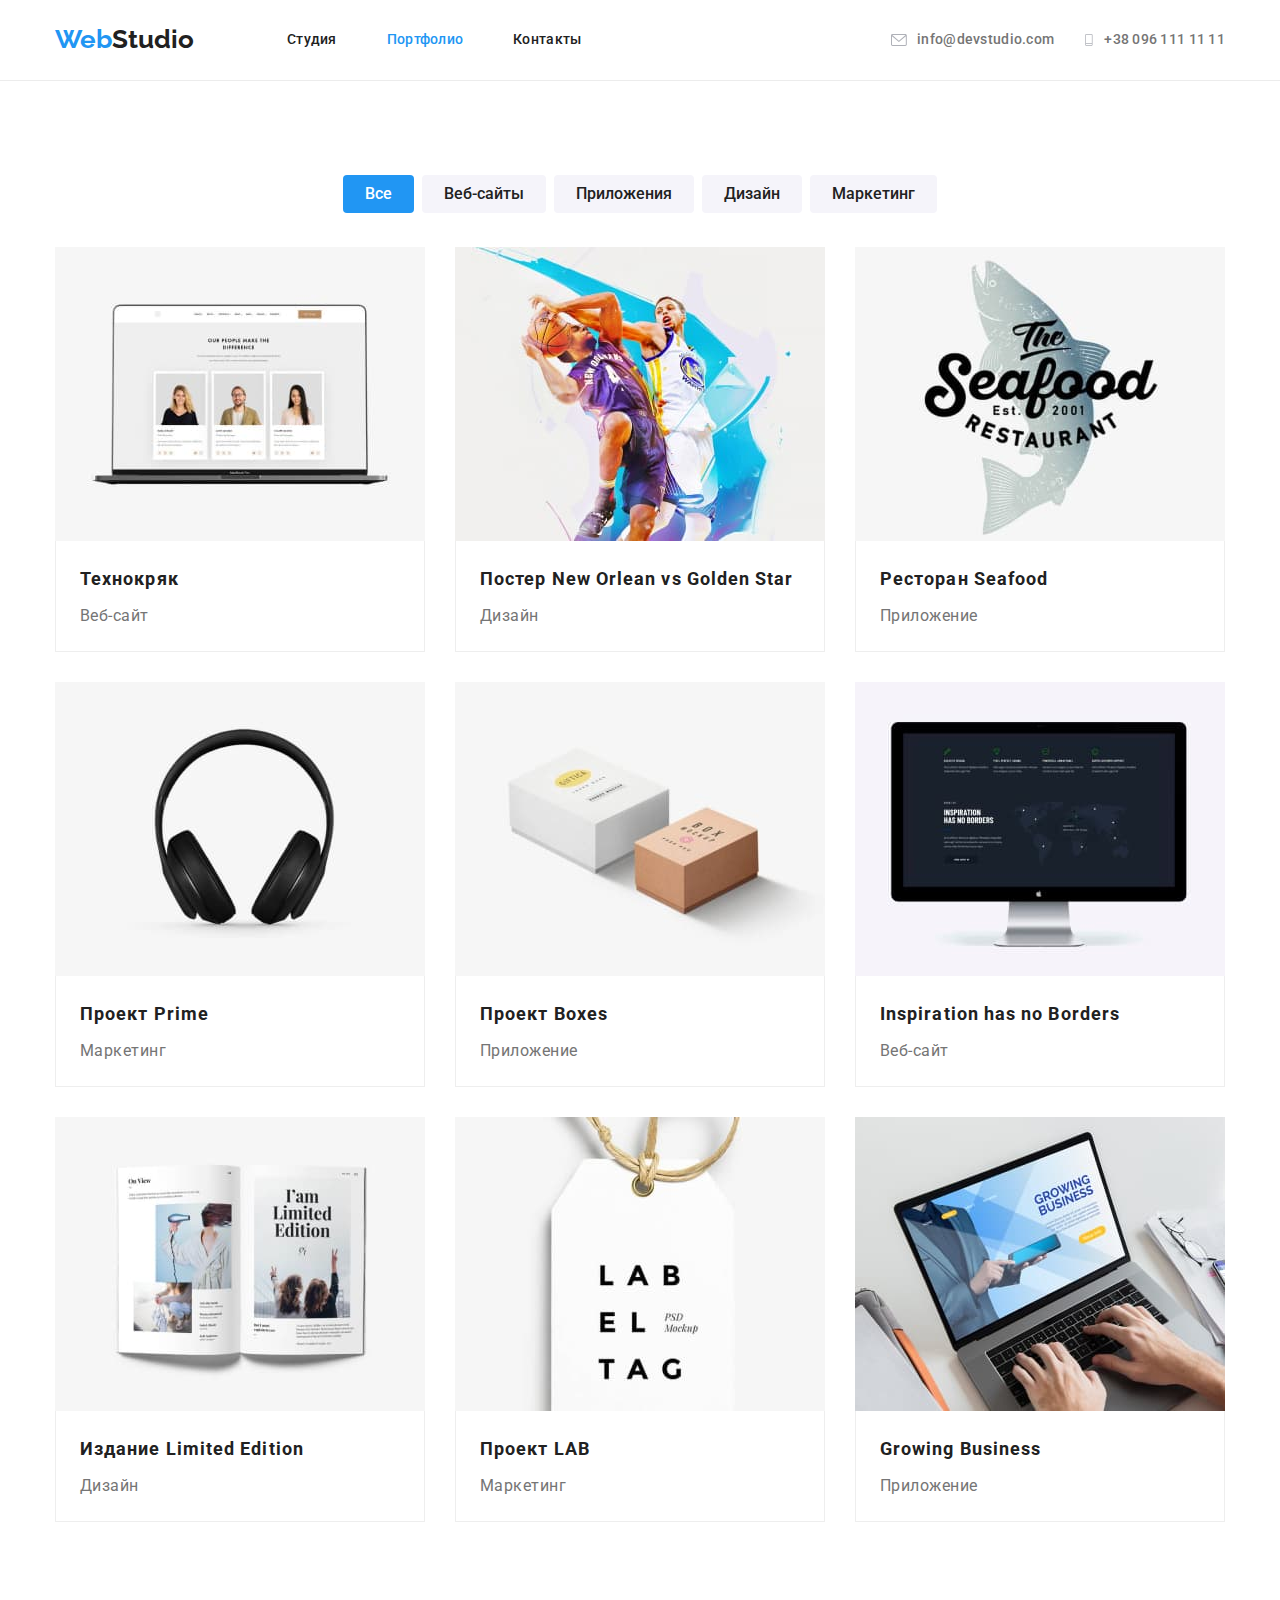
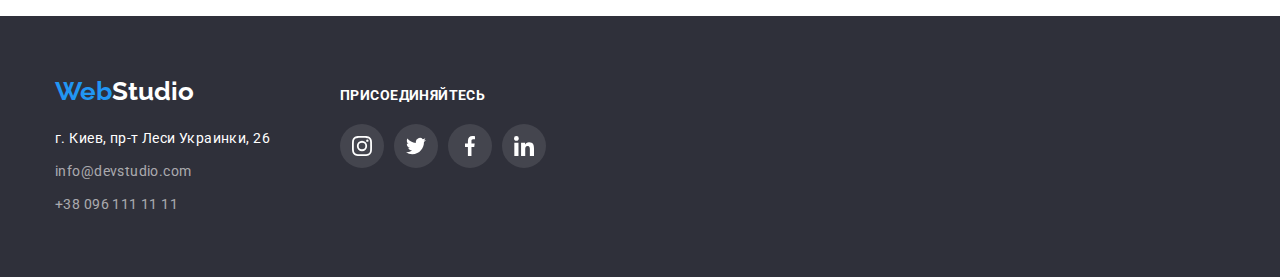
==== portfolio.html @ f31572b1 "Initial commit" ====
<!DOCTYPE html>
<html lang="ru">

<head>
    <meta charset="UTF-8">
    <meta http-equiv="X-UA-Compatible" content="IE=edge">
    <meta name="viewport" content="width=device-width, initial-scale=1.0">
    
    <title>Портфолио</title>

    <link rel="preconnect" href="https://fonts.googleapis.com">
    <link rel="preconnect" href="https://fonts.gstatic.com" crossorigin>
    <link href="https://fonts.googleapis.com/css2?family=Raleway:wght@700&family=Roboto:wght@400;500;700;900&display=swap"
    rel="stylesheet">

    <link rel="stylesheet" href="https://cdnjs.cloudflare.com/ajax/libs/modern-normalize/1.0.0/modern-normalize.min.css" />

    <link rel="stylesheet" href="./styles/styles.css">
</head>

<body>
<header class="page-header">
    <div class="container">
        <a class="page-header link" href="./index.html">
            <p class="logo"><span class="accent">Web</span>Studio</p>
        </a>

        <!-- Menu Navigation -->
        <nav>
            <ul class="site-nav list">
                <li class="item">
                    <a href="./index.html" class="link">Студия</a>
                </li>
                <li class="item">
                    <a href="./portfolio.html" class="link current">Портфолио</a>
                </li>
                <li class="item">
                    <a href="" class="link">Контакты</a>
                </li>
            </ul>
        </nav>

        <!-- Menu Header Contacts -->
        <ul class="contacts list">
            <li class="item">
                <a class="link" href="mailto:info@devstudio.com">
                    <svg class="icon" width="16" height="12">
                        <use href="./images/sprite.svg#envelope"></use>
                    </svg>info@devstudio.com
                </a>
            </li>

            <li class="item">
                <a class="link" href="tel:+380961111111">
                    <svg class="icon" width="10" height="16">
                        <use href="./images/sprite.svg#smartphone"></use>
                    </svg>+38 096 111 11 11
                </a>
            </li>
        </ul> 
    </div>



</header>

    <main>
        <!-- Section Portfolio -->
        <section class="section portfolio">              
            <div class="container">
                <!-- Hidden title -->
                <h1 hidden>Портфолио</h1>
                <!-- Filter list -->
                <ul class="filters list">
                    <li class="item">
                        <button class="button filter-primary" type="button">
                            <span class="filter">Все</span>
                        </button>
                    </li>
                    <li class="item">
                        <button class="button" type="button">
                            <span class="filter">Веб-сайты</span>
                        </button>
                    </li>
                    <li class="item">
                        <button class="button" type="button">
                            <span class="filter">Приложения</span>
                        </button>
                    </li>
                    <li class="item">
                        <button class="button" type="button">
                            <span class="filter">Дизайн</span>
                        </button>
                    </li>
                    <li class="item">
                        <button class="button" type="button">
                            <span class="filter">Маркетинг</span>
                        </button>
                    </li>
                
                </ul>
                   
            <!-- Project list -->
                <ul class="projects list">
                    <li class="card">
                        <div class="card-thumb"> 
                            <img width="370" 
                            src="./images/projects/img-technocrack.jpg" 
                            alt="Сайт Технокряк">
                        </div>
                        <div class="content">
                            <h2 class="projects-name">Технокряк</h2>
                            <p class="filter-name">Веб-сайт</p>
                        </div>
                    </li>

                    <li class="card">
                        <div class="card-thumb"> 
                            <img width="370" 
                            src="./images/projects/img-bascketball.jpg" 
                            alt="Постер New Orlean">
                        </div>
                        <div class="content">
                            <h2 class="projects-name">Постер New Orlean vs Golden Star</h2>
                            <p class="filter-name">Дизайн</p>
                        </div>
                    </li>

                    <li class="card">
                        <div class="card-thumb"> 
                            <img width="370" 
                            src="./images/projects/img-restaurant.jpg" 
                            alt="Лого Seafood">
                        </div>
                        <div class="content">
                            <h2 class="projects-name">Ресторан Seafood</h2>
                            <p class="filter-name">Приложение</p>
                        </div>
                    </li>

                    <li class="card">
                        <div class="card-thumb"> 
                            <img width="370" 
                            src="./images/projects/img-headphones.jpg" 
                            alt="Наушники">
                        </div>
                        <div class="content">
                            <h2 class="projects-name">Проект Prime</h2>
                            <p class="filter-name">Маркетинг</p>
                        </div>
                    </li>

                    <li class="card">
                        <div class="card-thumb"> 
                            <img width="370" 
                            src="./images/projects/img-box.jpg" 
                            alt="Лого Boxes">
                        </div>
                        <div class="content">
                            <h2 class="projects-name">Проект Boxes</h2>
                            <p class="filter-name">Приложение</p>
                        </div>
                    </li>

                    <li class="card">
                        <div class="card-thumb"> 
                            <img width="370" 
                            src="./images/projects/img-screen.jpg" 
                            alt="Экран сайта">
                        </div>
                        <div class="content">
                            <h2 class="projects-name">Inspiration has no Borders</h2>
                            <p class="filter-name">Веб-сайт</p>
                        </div>
                    </li>

                    <li class="card">
                        <div class="card-thumb"> 
                            <img width="370" 
                            src="./images/projects/img-book.jpg" 
                            alt="Книга Limited Edition">
                        </div>
                        <div class="content">
                            <h2 class="projects-name">Издание Limited Edition</h2>
                            <p class="filter-name">Дизайн</p>
                        </div>
                    </li>

                    <li class="card">
                        <div class="card-thumb"> 
                            <img width="370" 
                            src="./images/projects/img-tag.jpg" 
                            alt="Бирка">
                        </div>
                        <div class="content">
                            <h2 class="projects-name">Проект LAB</h2>
                            <p class="filter-name">Маркетинг</p>
                        </div>
                    </li>

                    <li class="card">
                        <div class="card-thumb"> 
                            <img width="370" 
                            src="./images/projects/img-notebook.jpg" 
                            alt="Ноутбук">
                        </div>
                        <div class="content">
                            <h2 class="projects-name">Growing Business</h2>
                            <p class="filter-name">Приложение</p>
                        </div>
                    </li>
                </ul>
            </div>
        </section>
    </main>
<footer class="footer">
    <div class="container">
        <div>
            <a class="footer link" href="./index.html">
                <p class="logo footer"><span class="accent">Web</span>Studio</p>
            </a>
            <address class="address">
                <a class="address-link" href="">г. Киев, пр-т Леси Украинки, 26</a>
                <ul class="address list">
                    <li class="item">
                        <a class="link" href="mailto:info@devstudio.com">info@devstudio.com</a>
                    </li>
                    <li class="item">
                        <a class="link" href="tel:+380961111111">+38 096 111 11 11</a>
                    </li>
                </ul>
            </address>
        </div>

        <!-- Section social link -->
        <div class="studio-links">
            <h3 class="title">Присоединяйтесь</h3>
            <ul class="social list">
                <li class="item">
                    <a class="link" href="https://instagram.com" target="_blank" rel="noreferrer noopener">
                        <svg class="icon" width="20" height="20">
                            <use href="./images/sprite.svg#instagram"></use>
                        </svg>
                    </a>
                </li>

                <li class="item">
                    <a class="link" href="https://twitter.com" target="_blank" rel="noreferrer noopener">
                        <svg class="icon" width="20" height="20">
                            <use href="./images/sprite.svg#twitter"></use>
                        </svg>
                    </a>
                </li>

                <li class="item">
                    <a class="link" href="https://facebook.com" target="_blank" rel="noreferrer noopener">
                        <svg class="icon" width="20" height="20">
                            <use href="./images/sprite.svg#facebook"></use>
                        </svg>
                    </a>
                </li>

                <li class="item">
                    <a class="link" href="https://linkedin.com" target="_blank" rel="noreferrer noopener">
                        <svg class="icon" width="20" height="20">
                            <use href="./images/sprite.svg#linkedin"></use>
                        </svg>
                    </a>
                </li>
            </ul>
        </div>
    </div>
</footer>
</body>
</html>
---- styles/styles.css ----
:root{
    /* Basic text style*/
    --pr-text-color: #212121;
    /* Secondary text style */
    --sec-text-color: #757575;
    /* Inverse text style*/
    --inv-text-color: #ffffff;
    /* Accent color*/
    --accent-color: #2196F3;
    /* Basic background color */
    --pr-bg-color: #ffffff;
    /* Secondary background color */
    --sec-bg-color: #2F303A;
    /* Basic button background color */
    --btn-bg-color: #F5F4FA;
    /* Basic icon fill */
    --pr-icon-fill: #AFB1B8;

    --gap-card-set: 30px;
    }

body {
    color: var(--pr-text-color);
    font-family: 'Roboto', sans-serif;
    font-size: 14px;
    line-height: 1.71;
}


/* Basic style */
.container {
    width: 1200px;
    padding: 0 15px;
    margin: 0 auto;
}

.list {
    padding: 0;
    margin: 0;
    list-style: none;
}


/* Basic style titles */
h1,
h2,
h3,
p {
    margin-top: 0;
    margin-bottom: 0;
}

img {
    display: block;
    max-width: 100%;
    height: auto;
}

/* Page-header style */
.page-header {
    border-bottom: 1px solid#ECECEC;
}

.page-header .container {
    display: flex;
    align-items: center;
}

.page-header.link {
    display: block;
    padding-top: 24px;
    padding-bottom: 25px;
    margin-right: 93px;
    border: none;

    text-decoration-line: none;
}


/* Logo style */
.logo {
    
    color: var(--pr-text-color);
    font-family: 'Raleway', sans-serif;
    font-weight: 700;
    font-size: 26px;
    line-height: 1.19;
    text-decoration-line: none;
}

.accent {
    color: var(--accent-color);
}

/* Site-nav */
.site-nav {
    display: flex;
}

.site-nav .item + .item {
    margin-left: 50px;
}

.site-nav .link {
    display: block;
    padding-top: 32px;
    padding-bottom: 32px;

    color: var(--pr-text-color);
    font-weight: 500;
    font-size: 14px;
    line-height: 1.14;
    letter-spacing: 0.02em;
    text-decoration-line: none;
}

.site-nav .link.current,
.site-nav .link:hover, 
.site-nav .link:focus
{
    color: var(--accent-color);
}

/*Header Contacts */
.contacts {
    display: flex;
    align-items: center;
    margin-left: auto;
}

.contacts .item + .item{
    margin-left: var(--gap-card-set);
}

.contacts .link {
    display: flex;
    align-items: center;
    padding: 15px 0px;
    
    color: var(--sec-text-color);
    font-weight: 500;
    font-size: 14px;
    line-height: 1.14;
    letter-spacing: 0.02em;
    text-decoration-line: none;
}

.contacts .icon {
    margin-right: 10px;
    
    fill: var(--pr-icon-fill);
}

.contacts .icon-thumb {
    cursor: pointer;
}

.contacts .link:hover .icon,
.contacts .link:focus .icon,
.contacts .link:hover,
.contacts .link:focus
{
    fill: var(--accent-color);
    color: var(--accent-color);
}



/* Hero */
.bg-img {
    max-width: 1600px;
    height: 600px;
    padding-top: 200px;
    padding-bottom: 200px;
    margin-left: auto;
    margin-right: auto;

    background-image: linear-gradient(to right, 
    rgba(47, 48, 58, 0.4), 
    rgba(47, 48, 58, 0.4), 
    rgba(47, 48, 58, 0.4)), url(../images/hero/hero-bg-img.jpg);
    background-color: #C4C4C4;
    background-repeat: no-repeat;
    background-position: center;
    background-size: cover;
}

.hero-title {
    margin-top: 0;
    margin-bottom: 30px;
    width: 696px;
    margin-right: auto;
    margin-left: auto;
    
    color: var(--inv-text-color);
    font-weight: 900;
    font-size: 44px;
    line-height: 1.36;
    text-align: center;
    letter-spacing: 0.06em;
    text-transform: uppercase;
}

/* Section */
.section-title {
    margin-bottom: 50px;

    color: var(--pr-text-color);
    font-weight: 700;
    font-size: 36px;
    line-height: 1.17;
    text-align: center;
    letter-spacing: 0.03em;
}

/* Section Features */
.section.features {
    padding-top: 94px;
    padding-bottom: 47px;
}

.features .list {
  display:flex;
}

.features .item:not(:first-child){
    margin-left: var(--gap-card-set);
}

.features .icon-thumb {
    display: block;
    align-items: center;
    padding: 25px 100px;
    margin-bottom: var(--gap-card-set);

    background: #F5F4FA;
    border-radius: 4px;
}

.feature {
    margin-bottom: 10px;

    font-weight: 700;
    font-size: 14px;
    line-height: 1.14;
    text-transform: uppercase;
    letter-spacing: 0.03em;
}

.feature-content {
    color: var(--sec-text-color);
    letter-spacing: 0.03em;
}


/* Section Our Works */
.section.work {
    padding-top: 47px;
    padding-bottom: 99px;
}

.work .list {
    display: flex;   
}

.work .item:not(:first-child) {
    margin-left: var(--gap-card-set);
}


/* Section Our Team */
.section.team {
    padding-top: 94px;
    padding-bottom: 94px;
    
    background-color: #F5F4FA;
}

.team .list,
.social.list {
    display: flex;
    justify-content: center;
}

.team .item {
    background-color: var(--pr-bg-color);
    
    box-shadow: 0px 1px 3px rgba(0, 0, 0, 0.12),
        0px 1px 1px rgba(0, 0, 0, 0.14),
        0px 2px 1px rgba(0, 0, 0, 0.2);
    border-radius: 0px 0px 4px 4px;}

.team .item:not(:first-child) {
    margin-left: var(--gap-card-set);
}

.content-member {
    padding-top: 30px;
    padding-bottom: 30px;
    
    text-align: center;
}

.team-member {
    margin-bottom: 10px;

    font-weight: 500;
    font-size: 16px;
    line-height: 1.18;
    letter-spacing: 0.03em;
}

.text {
    margin-bottom: 16px;

    color: var(--sec-text-color);
    font-size: 16px;
    line-height: 1.18;
    letter-spacing: 0.03em;
}

.social > .item:not(:first-child) {
    margin-left: 10px;
}

.social .item {
    width: 44px;
    height: 44px;
    border-radius: 50%;

    box-shadow: none;
}

.social .link {
    display: flex;
    width: 100%;
    height: 100%;
    justify-content: center;
    align-items: center;
}

.social .icon {
    fill: var(--pr-icon-fill);
}

.social .item:hover,
.social .item:focus {
    background-color: var(--accent-color);
}

.social .item:hover .icon,
.social .item:focus .icon
{
    fill: var(--inv-text-color);
}

/* Section Our Clients */

.section.clients {
    padding-top: 94px;
    padding-bottom: 94px;
}

.clients .section-title {
    margin-bottom: 50px;

    font-weight: 700;
    font-size: 36px;
    line-height: 1.16;
    text-align: center;
    letter-spacing: 0.03em;
    
    color: var(--pr-text-color);
}

.clients .list {
    display: flex;
    justify-content: center;
}

.clients .item {
    padding: 16px 32px;

    width: 170px;
    height: 92px;
    border: 1px solid var(--pr-icon-fill);
    border-radius: 4px;

    cursor: pointer;
}

.clients .item:not(:first-child) {
    margin-left: var(--gap-card-set);
}

.clients .icon {
    fill: var(--pr-icon-fill);
}

.clients .item:hover,
.clients .item:focus {
    border: 1px solid var(--accent-color);
}

.clients .item:hover .icon,
.clients .item:focus .icon {
    fill: var(--accent-color);
}

/* Section Filters */

.filters.list {
    display: flex;
    margin-left: auto;
    margin-right: auto;
    margin-bottom: 34px;

    justify-content: center;
    align-items: flex-start;
}

.filter {
    font-weight: 500;
    font-size: 16px;
    line-height: 1.62;
    text-align: center;
}

.filters .item:not(:first-child) {
    margin-left: 8px;
}


/* Section Projects */
.section.portfolio {
    padding-top: 94px;
    padding-bottom: 94px;
}

.projects.list {
    display: flex;
    flex-wrap: wrap;
    margin-left: calc(-1*var(--gap-card-set));
    margin-top: calc(-1*var(--gap-card-set));
}

.projects > .card {
    flex-basis: calc(100% / 3 - var(--gap-card-set));
    margin-left: var(--gap-card-set);
    margin-top: var(--gap-card-set);   
}

.projects > .card:hover,
.projects > .card:focus {
    box-shadow: 0px 1px 1px rgba(0, 0, 0, 0.12),
    0px 4px 4px rgba(0, 0, 0, 0.06),
    1px 4px 6px rgba(0, 0, 0, 0.16);
    cursor: pointer;
}


.projects .content {
    border: 1px solid #EEEEEE;
    border-top: none;
    padding: 20px 24px;
}

.projects-name {
    margin-bottom: 4px;

    font-weight: 700;
    font-size: 18px;
    line-height: 2;
    letter-spacing: 0.06em;
}

.filter-name{   
    color: var(--sec-text-color);
    font-size: 16px;
    line-height: 1.88;
    letter-spacing: 0.03em;
}


/* Button */
.button {
    display: block;
    padding: 6px 22px;
    border: transparent;
    border-radius: 4px;

    color: var(--pr-text-color);
    background-color: var(--btn-bg-color);
    cursor: pointer;
    font-family: inherit;
}

.button.hero-primary {
    padding: 10px 32px;
    margin: 0 auto;

    font-weight: 700;
    font-size: 16px;
    line-height: 1.88;
    letter-spacing: 0.06em;

    box-shadow: 0px 4px 4px rgba(0, 0, 0, 0.15);
}

.button.hero-primary,
.button.filter-primary,
.button:hover,
.button:focus {
    color: var(--inv-text-color);
    background-color: var(--accent-color);
}

.button.hero-primary:hover,
.button.hero-primary:focus {
    background: #188CE8;
}

.filters.list .button:hover,
.filters.list .button:focus {
    box-shadow: 0px 3px 1px rgba(0, 0, 0, 0.1), 
    0px 1px 2px rgba(0, 0, 0, 0.08), 
    0px 2px 2px rgba(0, 0, 0, 0.12);
}


/* Footer */
.footer {
    padding-top: 60px;
    padding-bottom: 60px;

    background-color: var(--sec-bg-color);
}

.footer .container {
    display: flex;
}

.footer.link,
.address-link {
    text-decoration-line: none;
}

.logo.footer{
    margin-bottom: 20px;
    padding-top: 0;
    padding-bottom: 0;

    color: var(--inv-text-color);
}

/* Address */
.address {
    font-style: normal;
}

.address-link {
    display: block;
    margin-bottom: 9px;

    color: var(--inv-text-color);
    letter-spacing: 0.03em;
}

.address .item:not(:last-child) {
    margin-bottom: 9px;
}

.address .link {
    
    color: rgba(255, 255, 255, 0.6);
    letter-spacing: 0.03em;
    text-decoration-line: none;
}

.address .link:hover,
.address .link:focus {
    color: var(--accent-color);
}

/* Footer social link */

.studio-links {
    margin-left: 70px;
    padding-top: 12px;
}

.studio-links .title {
    margin-bottom: 20px;

    font-weight: 700;
    font-size: 14px;
    line-height: 1.14;
    letter-spacing: 0.03em;
    text-transform: uppercase;
    
    color: var(--inv-text-color);
}

.studio-links .item {
    background: rgba(255, 255, 255, 0.1);;
}

.studio-links .icon {
    fill: var(--inv-text-color);
}
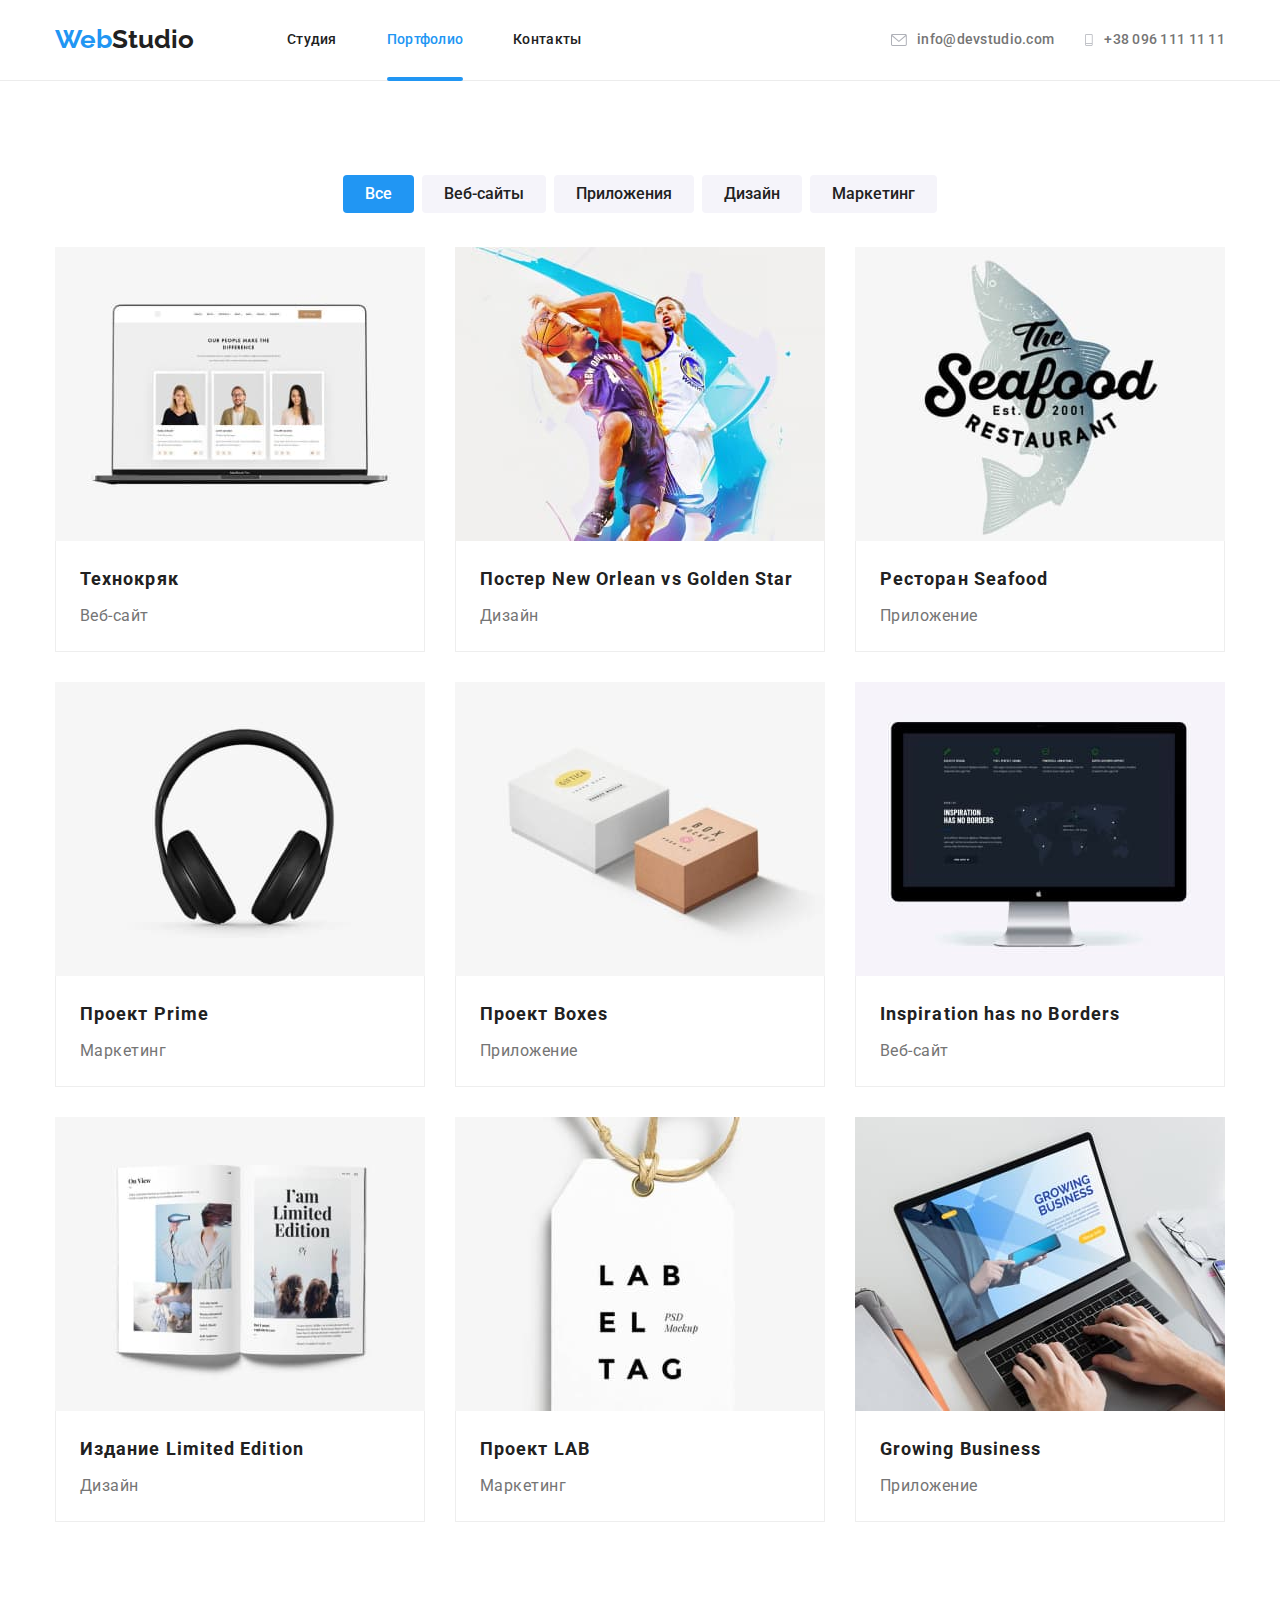
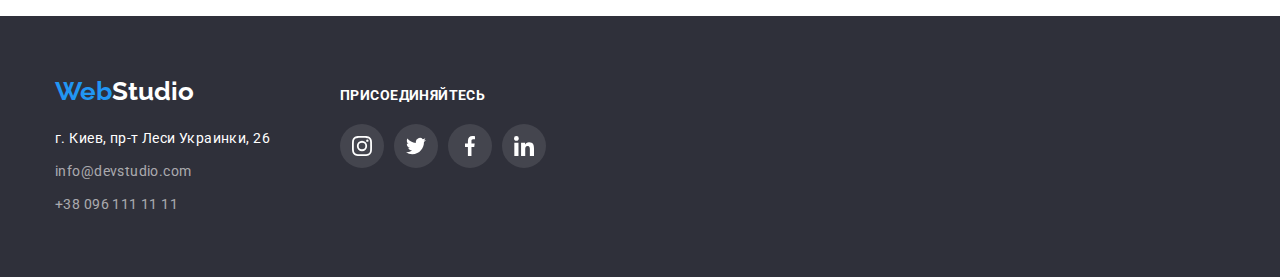
==== commit 138a7e1d: "added overlay's styles" ====
--- a/portfolio.html
+++ b/portfolio.html
@@ -97,16 +97,26 @@
                             <span class="filter">Маркетинг</span>
                         </button>
                     </li>
-                
                 </ul>
                    
             <!-- Project list -->
+
+                    
+        
                 <ul class="projects list">
                     <li class="card">
                         <div class="card-thumb"> 
                             <img width="370" 
                             src="./images/projects/img-technocrack.jpg" 
                             alt="Сайт Технокряк">
+                            <div class="overlay">
+                                <p class="description">
+                                    Ресурс предлагает комплексные предложения
+                                    с разным уровнем функционала и сервисов.
+                                    Все это позволит посетителю получить
+                                    исчерпывающие сведения о компании или частном лице.
+                                </p>
+                            </div>
                         </div>
                         <div class="content">
                             <h2 class="projects-name">Технокряк</h2>
@@ -119,6 +129,14 @@
                             <img width="370" 
                             src="./images/projects/img-bascketball.jpg" 
                             alt="Постер New Orlean">
+                            <div class="overlay">
+                                <p class="description">
+                                    Ресурс предлагает комплексные предложения
+                                    с разным уровнем функционала и сервисов.
+                                    Все это позволит посетителю получить
+                                    исчерпывающие сведения о компании или частном лице.
+                                </p>
+                            </div>
                         </div>
                         <div class="content">
                             <h2 class="projects-name">Постер New Orlean vs Golden Star</h2>
@@ -131,6 +149,14 @@
                             <img width="370" 
                             src="./images/projects/img-restaurant.jpg" 
                             alt="Лого Seafood">
+                            <div class="overlay">
+                                <p class="description">
+                                    Ресурс предлагает комплексные предложения
+                                    с разным уровнем функционала и сервисов.
+                                    Все это позволит посетителю получить
+                                    исчерпывающие сведения о компании или частном лице.
+                                </p>
+                            </div>
                         </div>
                         <div class="content">
                             <h2 class="projects-name">Ресторан Seafood</h2>
@@ -143,6 +169,14 @@
                             <img width="370" 
                             src="./images/projects/img-headphones.jpg" 
                             alt="Наушники">
+                            <div class="overlay">
+                                <p class="description">
+                                    Ресурс предлагает комплексные предложения
+                                    с разным уровнем функционала и сервисов.
+                                    Все это позволит посетителю получить
+                                    исчерпывающие сведения о компании или частном лице.
+                                </p>
+                            </div>
                         </div>
                         <div class="content">
                             <h2 class="projects-name">Проект Prime</h2>
@@ -155,6 +189,14 @@
                             <img width="370" 
                             src="./images/projects/img-box.jpg" 
                             alt="Лого Boxes">
+                            <div class="overlay">
+                                <p class="description">
+                                    Ресурс предлагает комплексные предложения
+                                    с разным уровнем функционала и сервисов.
+                                    Все это позволит посетителю получить
+                                    исчерпывающие сведения о компании или частном лице.
+                                </p>
+                            </div>
                         </div>
                         <div class="content">
                             <h2 class="projects-name">Проект Boxes</h2>
@@ -167,6 +209,14 @@
                             <img width="370" 
                             src="./images/projects/img-screen.jpg" 
                             alt="Экран сайта">
+                            <div class="overlay">
+                                <p class="description">
+                                    Ресурс предлагает комплексные предложения
+                                    с разным уровнем функционала и сервисов.
+                                    Все это позволит посетителю получить
+                                    исчерпывающие сведения о компании или частном лице.
+                                </p>
+                            </div>
                         </div>
                         <div class="content">
                             <h2 class="projects-name">Inspiration has no Borders</h2>
@@ -179,6 +229,14 @@
                             <img width="370" 
                             src="./images/projects/img-book.jpg" 
                             alt="Книга Limited Edition">
+                            <div class="overlay">
+                                <p class="description">
+                                    Ресурс предлагает комплексные предложения
+                                    с разным уровнем функционала и сервисов.
+                                    Все это позволит посетителю получить
+                                    исчерпывающие сведения о компании или частном лице.
+                                </p>
+                            </div>
                         </div>
                         <div class="content">
                             <h2 class="projects-name">Издание Limited Edition</h2>
@@ -191,6 +249,14 @@
                             <img width="370" 
                             src="./images/projects/img-tag.jpg" 
                             alt="Бирка">
+                            <div class="overlay">
+                                <p class="description">
+                                    Ресурс предлагает комплексные предложения
+                                    с разным уровнем функционала и сервисов.
+                                    Все это позволит посетителю получить
+                                    исчерпывающие сведения о компании или частном лице.
+                                </p>
+                            </div>
                         </div>
                         <div class="content">
                             <h2 class="projects-name">Проект LAB</h2>
@@ -203,6 +269,14 @@
                             <img width="370" 
                             src="./images/projects/img-notebook.jpg" 
                             alt="Ноутбук">
+                            <div class="overlay">
+                                <p class="description">
+                                    Ресурс предлагает комплексные предложения
+                                    с разным уровнем функционала и сервисов.
+                                    Все это позволит посетителю получить
+                                    исчерпывающие сведения о компании или частном лице.
+                                </p>
+                            </div>
                         </div>
                         <div class="content">
                             <h2 class="projects-name">Growing Business</h2>
--- a/styles/styles.css
+++ b/styles/styles.css
@@ -17,6 +17,9 @@
     --pr-icon-fill: #AFB1B8;
 
     --gap-card-set: 30px;
+
+    /* Timing function */
+    --trans-timing: cubic-bezier(0.4, 0, 0.2, 1);
     }
 
 body {
@@ -56,6 +59,7 @@
     height: auto;
 }
 
+
 /* Page-header style */
 .page-header {
     border-bottom: 1px solid#ECECEC;
@@ -92,6 +96,7 @@
     color: var(--accent-color);
 }
 
+
 /* Site-nav */
 .site-nav {
     display: flex;
@@ -112,14 +117,38 @@
     line-height: 1.14;
     letter-spacing: 0.02em;
     text-decoration-line: none;
-}
-
-.site-nav .link.current,
+
+    transition: color 250ms 
+      var(--trans-timing);
+}
+
+.site-nav .link.current {
+    display: inline-block;
+    position: relative;
+
+    color: var(--accent-color);
+}
+
+.site-nav .link.current::after {
+    content: "";
+    position: absolute;
+    left: 0;
+    top: 77px;
+        
+    display: block;
+    width: 100%;
+    height: 4px;
+    background: var(--accent-color);
+    border: 2px solid var(--accent-color);
+    border-radius: 2px;   
+}
+
+
 .site-nav .link:hover, 
-.site-nav .link:focus
-{
+.site-nav .link:focus {
     color: var(--accent-color);
 }
+
 
 /*Header Contacts */
 .contacts {
@@ -128,7 +157,7 @@
     margin-left: auto;
 }
 
-.contacts .item + .item{
+.contacts .item + .item {
     margin-left: var(--gap-card-set);
 }
 
@@ -143,12 +172,19 @@
     line-height: 1.14;
     letter-spacing: 0.02em;
     text-decoration-line: none;
+
+    transition: color 250ms
+      var(--trans-timing);
+      
 }
 
 .contacts .icon {
     margin-right: 10px;
     
     fill: var(--pr-icon-fill);
+
+    transition: fill 250ms 
+    var(--trans-timing);
 }
 
 .contacts .icon-thumb {
@@ -178,7 +214,9 @@
     background-image: linear-gradient(to right, 
     rgba(47, 48, 58, 0.4), 
     rgba(47, 48, 58, 0.4), 
-    rgba(47, 48, 58, 0.4)), url(../images/hero/hero-bg-img.jpg);
+    rgba(47, 48, 58, 0.4)), 
+    url(../images/hero/hero-bg-img.jpg);
+
     background-color: #C4C4C4;
     background-repeat: no-repeat;
     background-position: center;
@@ -201,6 +239,75 @@
     text-transform: uppercase;
 }
 
+/* Modal window */
+.backdrop {
+    position: fixed;
+    top: 0;
+    left: 0;
+    width: 100%;
+    height: 100%;
+    background-color: rgba(0, 0, 0, 0.2);
+
+    opacity: 1;
+    visibility: visible;
+    transition: opacity 250ms var(--trans-timing), 
+    visibility 250ms var(--trans-timing);
+}
+
+.backdrop.is-hidden {
+    visibility: hidden;
+    opacity: 0;
+    pointer-events: none;
+}
+
+.modal {
+    position: absolute;
+    top: 50%;
+    left: 50%;
+    transform: translate(-50%, -50%);
+    width: 528px;
+    height: 581px;
+
+    background: var(--pr-bg-color);
+    box-shadow: 0px 1px 3px rgba(0, 0, 0, 0.12), 
+    0px 1px 1px rgba(0, 0, 0, 0.14), 
+    0px 2px 1px rgba(0, 0, 0, 0.2);
+    border-radius: 4px;
+
+    transition: transform 250ms var(--trans-timing), 
+    box-shadow: 250ms var(--trans-timing);
+} 
+
+.modal-btn {
+    position: absolute;
+    top: 10px;
+    right: 10px;
+
+    display: flex;
+    align-items: center;
+    justify-content: center;
+    width: 30px;
+    height: 30px;
+    padding: 0;
+
+    border: 1px solid rgba(0, 0, 0, 0.5);
+    border-radius: 50%;
+    background-color: transparent; 
+
+    cursor: pointer;
+}
+
+.close-icon {
+    width: 11px;
+    height: 11px;
+
+    background-image:
+        url(../images/hero/close-icon.png);
+    background-repeat: no-repeat;
+    background-position: center;
+    background-size: cover;
+}
+
 /* Section */
 .section-title {
     margin-bottom: 50px;
@@ -213,6 +320,7 @@
     letter-spacing: 0.03em;
 }
 
+
 /* Section Features */
 .section.features {
     padding-top: 94px;
@@ -267,6 +375,27 @@
     margin-left: var(--gap-card-set);
 }
 
+.img-thumb {
+    position: relative;
+}
+.sub-title {
+    position: absolute;
+    left: 0;
+    bottom: 0;
+    width: 100%;
+    padding: 27px 0px;
+
+    font-weight: 700;
+    font-size: 14px;
+    line-height: 1.14;
+    text-align: center;
+    letter-spacing: 0.03em;
+    text-transform: uppercase;
+    
+    color: var(--inv-text-color);
+    background: rgba(47, 48, 58, 0.8);
+}
+
 
 /* Section Our Team */
 .section.team {
@@ -329,6 +458,9 @@
     border-radius: 50%;
 
     box-shadow: none;
+
+    transition: background-color 250ms
+      var(--trans-timing);
 }
 
 .social .link {
@@ -341,6 +473,9 @@
 
 .social .icon {
     fill: var(--pr-icon-fill);
+
+    transition: fill 250ms 
+      var(--trans-timing);
 }
 
 .social .item:hover,
@@ -354,6 +489,7 @@
     fill: var(--inv-text-color);
 }
 
+
 /* Section Our Clients */
 
 .section.clients {
@@ -387,6 +523,9 @@
     border-radius: 4px;
 
     cursor: pointer;
+
+    transition: border 250ms 
+      var(--trans-timing);
 }
 
 .clients .item:not(:first-child) {
@@ -395,6 +534,9 @@
 
 .clients .icon {
     fill: var(--pr-icon-fill);
+
+    transition: fill 250ms 
+      var(--trans-timing);
 }
 
 .clients .item:hover,
@@ -417,6 +559,8 @@
 
     justify-content: center;
     align-items: flex-start;
+
+
 }
 
 .filter {
@@ -447,7 +591,10 @@
 .projects > .card {
     flex-basis: calc(100% / 3 - var(--gap-card-set));
     margin-left: var(--gap-card-set);
-    margin-top: var(--gap-card-set);   
+    margin-top: var(--gap-card-set);  
+   
+    transition: box-shadow 250ms 
+    var(--trans-timing);
 }
 
 .projects > .card:hover,
@@ -458,6 +605,44 @@
     cursor: pointer;
 }
 
+.projects .card-thumb {
+    position: relative;
+    overflow: hidden;
+}
+
+.projects .overlay {
+    display: inline-block;
+    position: absolute;
+
+    top: 0;
+    left: 0;
+
+    width: 100%;
+    height: 100%;
+    background-color: rgba(33, 150, 243, 0.9);
+
+    padding: 63px 24px;
+    
+    opacity: 0;
+    transform: translateY(100%);
+
+    transition: opacity 250ms var(--trans-timing),
+    background-color 250ms var(--trans-timing),
+    transform 250ms var(--trans-timing);
+}
+
+.projects .description {    
+    font-size: 18px;
+    line-height: 1.56;
+    letter-spacing: 0.03em;
+    color: var(--inv-text-color);
+}
+
+.projects .card:hover .overlay,
+.projects .card:focus .overlay {
+    opacity: 1;
+    transform: translateY(0);
+}
 
 .projects .content {
     border: 1px solid #EEEEEE;
@@ -482,7 +667,7 @@
 }
 
 
-/* Button */
+/* Buttons */
 .button {
     display: block;
     padding: 6px 22px;
@@ -493,6 +678,10 @@
     background-color: var(--btn-bg-color);
     cursor: pointer;
     font-family: inherit;
+
+    transition: color 250ms var(--trans-timing),
+    background-color 250ms var(--trans-timing),
+    box-shadow 250ms var(--trans-timing);
 }
 
 .button.hero-primary {
@@ -505,6 +694,9 @@
     letter-spacing: 0.06em;
 
     box-shadow: 0px 4px 4px rgba(0, 0, 0, 0.15);
+
+    transition: background 250ms 
+    var(--trans-timing);
 }
 
 .button.hero-primary,
@@ -575,6 +767,9 @@
     color: rgba(255, 255, 255, 0.6);
     letter-spacing: 0.03em;
     text-decoration-line: none;
+
+    transition: color 250ms 
+    var(--trans-timing);
 }
 
 .address .link:hover,
